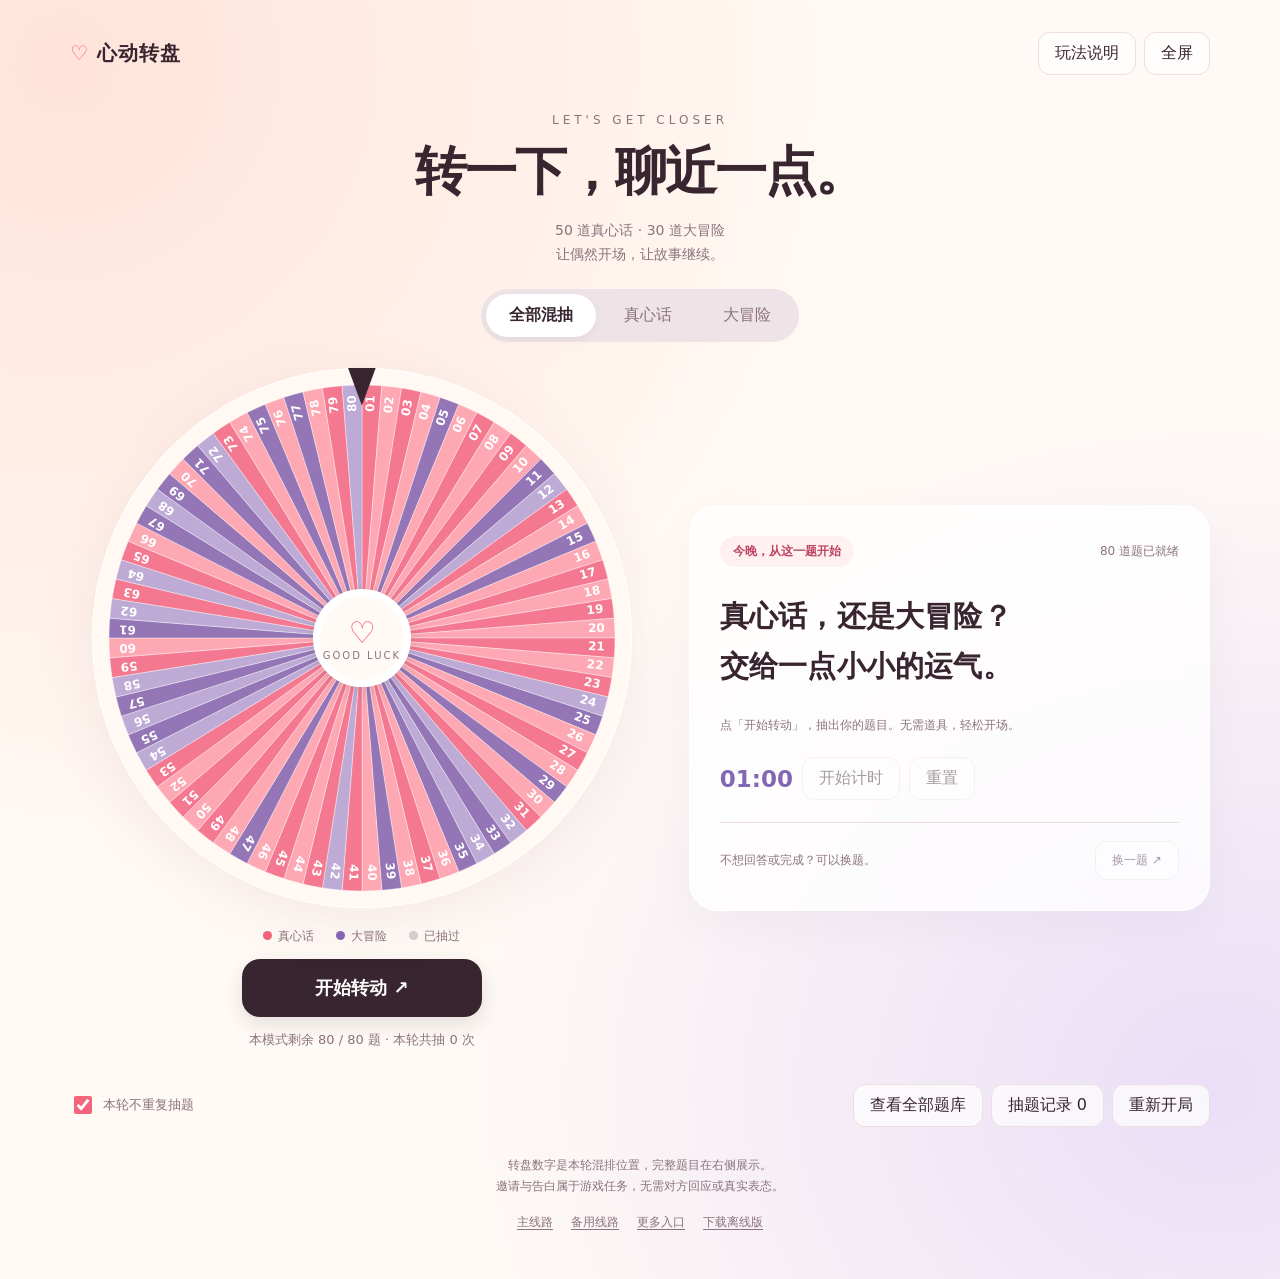
==== index.html @ 58d71cea "Publish 8ad6ad45b17470b8 from b755263ae61573c17b6a294b75cf154b9faabf11" ====
<!doctype html>
<html lang="zh-CN">
<head>
<meta charset="utf-8"><meta name="viewport" content="width=device-width, initial-scale=1">
<title>心动转盘 · 真心话大冒险</title>
<link rel="stylesheet" href="assets/styles.b20a1d9473f66669.css">
</head>
<body>
<div class="shell">
<header class="top"><div class="brand"><span>♡</span> 心动转盘</div><div class="tools"><button class="soft" id="rules">玩法说明</button><button class="soft" id="fullscreen">全屏</button></div></header>
<section class="hero"><div class="eyebrow">LET'S GET CLOSER</div><h1>转一下，聊近一点。</h1><p class="sub"><span data-bank-summary>50 道真心话 · 30 道大冒险</span><br>让偶然开场，让故事继续。</p>
<div class="tabs" role="group" aria-label="选择题目类型"><button class="tab active" data-mode="all" aria-pressed="true">全部混抽</button><button class="tab" data-mode="truth" aria-pressed="false">真心话</button><button class="tab" data-mode="dare" aria-pressed="false">大冒险</button></div></section>
<main class="game">
<section class="wheel-panel" aria-label="抽题转盘"><div class="wheel-shell"><div class="pointer"></div><canvas id="wheel" aria-label="随机转盘，按开始转动抽题">请使用支持 Canvas 的浏览器。</canvas><div class="hub"><b>♡</b><small>GOOD LUCK</small></div></div>
<div class="legend"><span><i class="dot"></i>真心话</span><span><i class="dot purple"></i>大冒险</span><span><i class="dot gray"></i>已抽过</span></div>
<button id="spin" class="spin">开始转动 ↗</button><div class="progress" id="progress"></div></section>
<section class="card" aria-label="抽题结果">
<div class="card-head"><span id="badge" class="badge">今晚，从这一题开始</span><span class="number" id="number">80 道题已就绪</span></div>
<div id="question" class="question" aria-live="polite" aria-atomic="true">真心话，还是大冒险？<br>交给一点小小的运气。</div>
<p id="hint" class="hint">点「开始转动」，抽出你的题目。无需道具，轻松开场。</p>
<div class="actions"><span id="timer" class="timer">01:00</span><button id="timerStart" class="soft" disabled>开始计时</button><button id="timerReset" class="soft" disabled>重置</button></div>
<div class="card-foot"><span>不想回答或完成？可以换题。</span><button id="skip" class="soft" disabled>换一题 ↗</button></div>
</section></main>
<div class="bottom"><label class="toggle"><input id="noRepeat" type="checkbox" checked>本轮不重复抽题</label><div class="bottom-actions"><button id="bankButton" class="soft">查看全部题库</button><button id="historyButton" class="soft">抽题记录 <span id="historyCount">0</span></button><button id="reset" class="soft">重新开局</button></div></div>
<p class="note">转盘数字是本轮混排位置，完整题目在右侧展示。<br>邀请与告白属于游戏任务，无需对方回应或真实表态。</p>
<nav class="routes" aria-label="访问线路"><a href="http://129.204.252.209:8088/">主线路</a><a href="https://leptc.github.io/ruiyi-heart-wheel-pages/">备用线路</a><a href="links.html">更多入口</a><a href="offline.html" download="心动转盘-离线版.html">下载离线版</a></nav>
</div>
<dialog id="rulesDialog"><div class="dialog-head"><h2>轻松玩，慢慢聊</h2><button class="close">关闭</button></div><ol class="rule">
<li><span data-bank-count>80</span>题开局随机混排，每道题抽中的机会相同。可以混抽，也可以只抽一种；切换模式保留本轮记录。</li>
<li>默认不重复。换题时，刚才的题目仍计入已抽；抽完后点「重新开局」。取消“不重复”则可重复抽。</li>
<li>左右按本人坐着时的方向沿桌边数人，不包含自己。人数不足就绕桌继续数，经过自己时跳过。</li>
<li>开始前确定“正对面、左前方对角线、右前方对角线”各自对应谁。对应座位无人或对方跳过，向右顺延一位；只有自己时换题。</li>
<li>大冒险由抽题者完成，对方无需共同表演或回应。出题任务有默认选项；邀请和告白不代表真实表态。</li>
<li>真心话可以讲理由或故事，无需说他人姓名。每题建议一分钟；自愿参与，任何人都可以跳过。</li>
<li>刷新页面会尽量保留本轮抽题记录；记录只保存在当前浏览器。文件可离线使用。</li></ol></dialog>
<dialog id="bankDialog"><div class="dialog-head"><h2>全部题库 · <span data-bank-count>80</span>题</h2><button class="close">关闭</button></div><input id="search" class="search" placeholder="搜索题目、真心话或大冒险" aria-label="搜索题库"><div id="bankList"></div></dialog>
<dialog id="historyDialog"><div class="dialog-head"><h2>本轮抽题记录</h2><button class="close">关闭</button></div><div id="historyList"></div></dialog>
<dialog id="resetDialog"><div class="dialog-head"><h2>重新开局？</h2><button class="close">取消</button></div><p class="rule">将清空本轮记录，并重新打散<span data-bank-count>80</span>题。</p><button id="confirmReset" class="spin">确认重新开局</button></dialog>
<div id="toast" class="toast" role="status" hidden></div>
<script defer src="assets/questions.e845fa48ac604857.js"></script>
<script defer src="assets/app.2dbe5f50ace97df6.js"></script>
</body></html>
---- assets/styles.b20a1d9473f66669.css ----
:root {
  --ink: #38252f;
  --muted: #8b737d;
  --paper: #fffaf5;
  --pink: #f4647a;
  --purple: #8467b2;
  --line: #eddfdf
}

* {
  box-sizing: border-box
}

body {
  margin: 0;
  font-family: ui-sans-serif, system-ui, -apple-system, "PingFang SC", "Microsoft YaHei", sans-serif;
  color: var(--ink);
  background: radial-gradient(ellipse at 5% 5%, #ffe3d9, transparent 48%), radial-gradient(ellipse at 95% 85%, #eadff7, transparent 45%), var(--paper);
  min-height: 100vh
}

button,
input {
  font: inherit
}

button {
  cursor: pointer;
  border: 0;
  transition: transform .15s, background .2s
}

button:hover:not(:disabled) {
  transform: translateY(-2px)
}

button:disabled {
  cursor: default;
  opacity: .45
}

button:focus-visible,
input:focus-visible {
  outline: 3px solid var(--purple);
  outline-offset: 4px
}

.shell {
  max-width: 1200px;
  margin: auto;
  padding: 32px 30px
}

.top {
  display: flex;
  justify-content: space-between;
  align-items: center;
  gap: 15px
}

.brand {
  font-weight: 800;
  font-size: 20px;
  letter-spacing: 1px
}

.brand span {
  color: var(--pink)
}

.tools {
  display: flex;
  gap: 8px
}

.soft {
  background: #ffffffb5;
  border: 1px solid var(--line);
  padding: 10px 16px;
  border-radius: 12px;
  color: var(--ink)
}

.hero {
  text-align: center;
  margin: 38px 0 26px
}

.eyebrow {
  font-size: 12px;
  letter-spacing: 4px;
  color: var(--muted)
}

h1 {
  font-size: clamp(32px, 5vw, 52px);
  margin: 10px 0 12px;
  letter-spacing: -2px
}

.sub {
  color: var(--muted);
  font-size: 14px;
  line-height: 1.7;
  margin: 0
}

.tabs {
  display: flex;
  justify-content: center;
  gap: 5px;
  background: #eee3e6;
  border-radius: 40px;
  padding: 5px;
  width: fit-content;
  margin: 22px auto 0
}

.tab {
  background: transparent;
  padding: 11px 23px;
  border-radius: 30px;
  color: var(--muted)
}

.tab.active {
  background: #fff;
  box-shadow: 0 3px 10px #38252f0c;
  color: var(--ink);
  font-weight: 700
}

.game {
  display: grid;
  grid-template-columns: 1.12fr 1fr;
  gap: 35px;
  align-items: center
}

.wheel-panel {
  text-align: center
}

.wheel-shell {
  position: relative;
  width: min(100%, 540px);
  margin: 0 auto;
  aspect-ratio: 1;
  border-radius: 50%;
  background: #fff8f3;
  padding: 14px;
  box-shadow: 0 16px 60px #9e556c19, 0 0 0 1px #ffffff inset
}

#wheel {
  display: block;
  width: 100%;
  height: 100%;
  border-radius: 50%
}

.pointer {
  position: absolute;
  top: 0;
  left: 50%;
  transform: translateX(-50%);
  width: 28px;
  height: 38px;
  background: var(--ink);
  clip-path: polygon(0 0, 100% 0, 50% 100%);
  z-index: 2;
  filter: drop-shadow(0 3px 4px #0003)
}

.hub {
  position: absolute;
  top: 50%;
  left: 50%;
  transform: translate(-50%, -50%);
  width: 98px;
  height: 98px;
  border-radius: 50%;
  background: var(--paper);
  border: 7px solid #fff;
  box-shadow: 0 4px 20px #38252f22;
  display: flex;
  justify-content: center;
  align-items: center;
  flex-direction: column;
  pointer-events: none
}

.hub b {
  font-size: 30px;
  color: var(--pink)
}

.hub small {
  font-size: 10px;
  letter-spacing: 2px;
  color: var(--muted)
}

.legend {
  display: flex;
  justify-content: center;
  gap: 22px;
  margin: 20px 0 14px;
  font-size: 12px;
  color: var(--muted)
}

.dot {
  display: inline-block;
  width: 9px;
  height: 9px;
  border-radius: 50%;
  margin-right: 6px;
  background: var(--pink)
}

.dot.purple {
  background: var(--purple)
}

.dot.gray {
  background: #d8cecf
}

.spin {
  padding: 17px 44px;
  background: var(--ink);
  color: white;
  border-radius: 18px;
  box-shadow: 0 8px 20px #38252f20;
  font-size: 18px;
  font-weight: 700;
  min-width: 240px
}

.progress {
  font-size: 13px;
  color: var(--muted);
  margin-top: 14px
}

.card {
  background: #ffffffc9;
  backdrop-filter: blur(8px);
  border: 1px solid white;
  border-radius: 28px;
  padding: 30px;
  box-shadow: 0 14px 50px #38252f09;
  min-height: 370px;
  display: flex;
  flex-direction: column
}

.card-head {
  display: flex;
  justify-content: space-between;
  gap: 12px;
  align-items: center
}

.badge {
  font-size: 12px;
  background: #fff0f2;
  color: #bd4560;
  border-radius: 20px;
  padding: 7px 13px;
  font-weight: 700
}

.badge.dare {
  background: #eee7f6;
  color: #755298
}

.number {
  font-size: 12px;
  color: var(--muted)
}

.question {
  font-size: clamp(23px, 2.3vw, 31px);
  font-weight: 650;
  line-height: 1.7;
  letter-spacing: .2px;
  flex: 1;
  margin: 24px 0
}

.hint {
  font-size: 12px;
  color: var(--muted);
  line-height: 1.7;
  margin: 0 0 22px
}

.actions {
  display: flex;
  gap: 9px;
  align-items: center;
  flex-wrap: wrap
}

.timer {
  font-variant-numeric: tabular-nums;
  font-size: 23px;
  min-width: 65px;
  color: var(--purple);
  font-weight: 700
}

.card-foot {
  border-top: 1px solid var(--line);
  margin-top: 22px;
  padding-top: 18px;
  display: flex;
  justify-content: space-between;
  gap: 15px;
  align-items: center;
  font-size: 12px;
  color: var(--muted)
}

.bottom {
  margin-top: 35px;
  display: flex;
  justify-content: space-between;
  align-items: center;
  gap: 15px
}

.toggle {
  display: flex;
  gap: 8px;
  align-items: center;
  font-size: 13px;
  color: var(--muted)
}

input[type=checkbox] {
  accent-color: var(--pink);
  width: 18px;
  height: 18px
}

.bottom-actions {
  display: flex;
  gap: 8px
}

.note {
  text-align: center;
  font-size: 12px;
  color: var(--muted);
  margin-top: 28px;
  line-height: 1.8
}

dialog {
  border: 1px solid var(--line);
  border-radius: 24px;
  padding: 25px;
  width: min(680px, 92vw);
  max-height: 85vh;
  background: var(--paper);
  color: var(--ink)
}

dialog::backdrop {
  background: #38252f66;
  backdrop-filter: blur(4px)
}

.dialog-head {
  display: flex;
  align-items: center;
  justify-content: space-between;
  margin-bottom: 20px
}

.dialog-head h2 {
  margin: 0;
  font-size: 22px
}

.close {
  border: 1px solid var(--line);
  background: white;
  border-radius: 10px;
  padding: 7px 13px
}

.search {
  width: 100%;
  padding: 12px 15px;
  border: 1px solid var(--line);
  border-radius: 12px;
  margin-bottom: 15px;
  background: white;
  color: var(--ink)
}

.entry {
  padding: 16px 0;
  border-bottom: 1px solid var(--line);
  font-size: 15px;
  line-height: 1.8
}

.entry small {
  color: var(--muted);
  font-size: 11px
}

.entry p {
  margin: 5px 0 0
}

.rule {
  line-height: 1.9;
  color: #69535e
}

.rule li {
  margin-bottom: 12px
}

.empty {
  color: var(--muted);
  padding: 25px 0;
  text-align: center
}

.toast {
  position: fixed;
  bottom: 25px;
  left: 50%;
  transform: translateX(-50%);
  background: var(--ink);
  color: white;
  padding: 12px 20px;
  border-radius: 12px;
  z-index: 20;
  font-size: 13px;
  max-width: 90vw
}

@media(max-width:760px) {
  .shell {
    padding: 20px 18px
  }

  .brand {
    font-size: 17px
  }

  .tools .soft {
    padding: 8px 11px;
    font-size: 12px
  }

  .hero {
    margin: 28px 0 22px
  }

  h1 {
    letter-spacing: -1px
  }

  .game {
    grid-template-columns: 1fr;
    gap: 25px
  }

  .wheel-shell {
    max-width: 390px
  }

  .card {
    min-height: 290px;
    padding: 23px
  }

  .bottom {
    flex-direction: column;
    align-items: stretch
  }

  .bottom-actions {
    justify-content: center;
    flex-wrap: wrap
  }

  .toggle {
    justify-content: center
  }

  .hub {
    width: 80px;
    height: 80px
  }

  .hub b {
    font-size: 24px
  }

  .tab {
    padding: 10px 16px;
    font-size: 13px
  }

  .legend {
    gap: 16px
  }
}

@media(prefers-reduced-motion:reduce) {
  * {
    scroll-behavior: auto !important
  }
}

.routes {
  display: flex;
  justify-content: center;
  flex-wrap: wrap;
  gap: 10px 18px;
  margin: 16px 0;
  font-size: 12px;
}

.routes a {
  color: var(--muted);
  text-underline-offset: 3px;
}
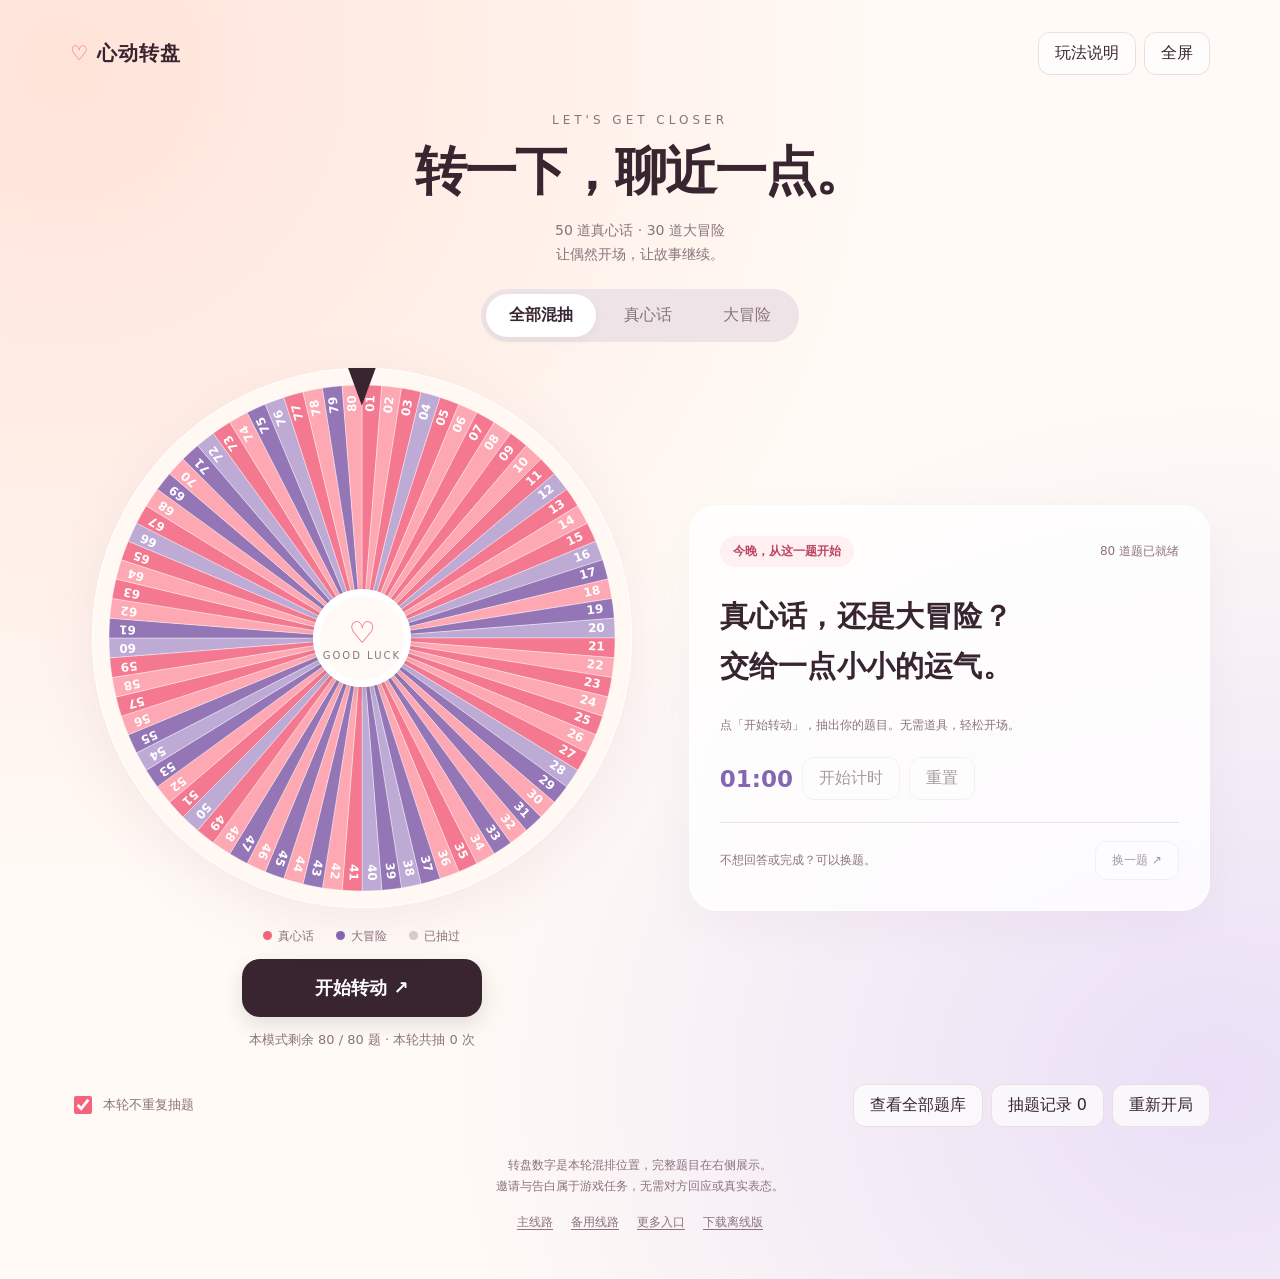
==== commit 12577b0d: "Publish 066493bae73d0d92 from 1a38afa9da5ca3da25184b1fef5dfeaa0519ea70" ====
--- a/index.html
+++ b/index.html
@@ -37,6 +37,6 @@
 <dialog id="historyDialog"><div class="dialog-head"><h2>本轮抽题记录</h2><button class="close">关闭</button></div><div id="historyList"></div></dialog>
 <dialog id="resetDialog"><div class="dialog-head"><h2>重新开局？</h2><button class="close">取消</button></div><p class="rule">将清空本轮记录，并重新打散<span data-bank-count>80</span>题。</p><button id="confirmReset" class="spin">确认重新开局</button></dialog>
 <div id="toast" class="toast" role="status" hidden></div>
-<script defer src="assets/questions.e845fa48ac604857.js"></script>
+<script defer src="assets/questions.dc54dbc3de61d143.js"></script>
 <script defer src="assets/app.2dbe5f50ace97df6.js"></script>
 </body></html>
